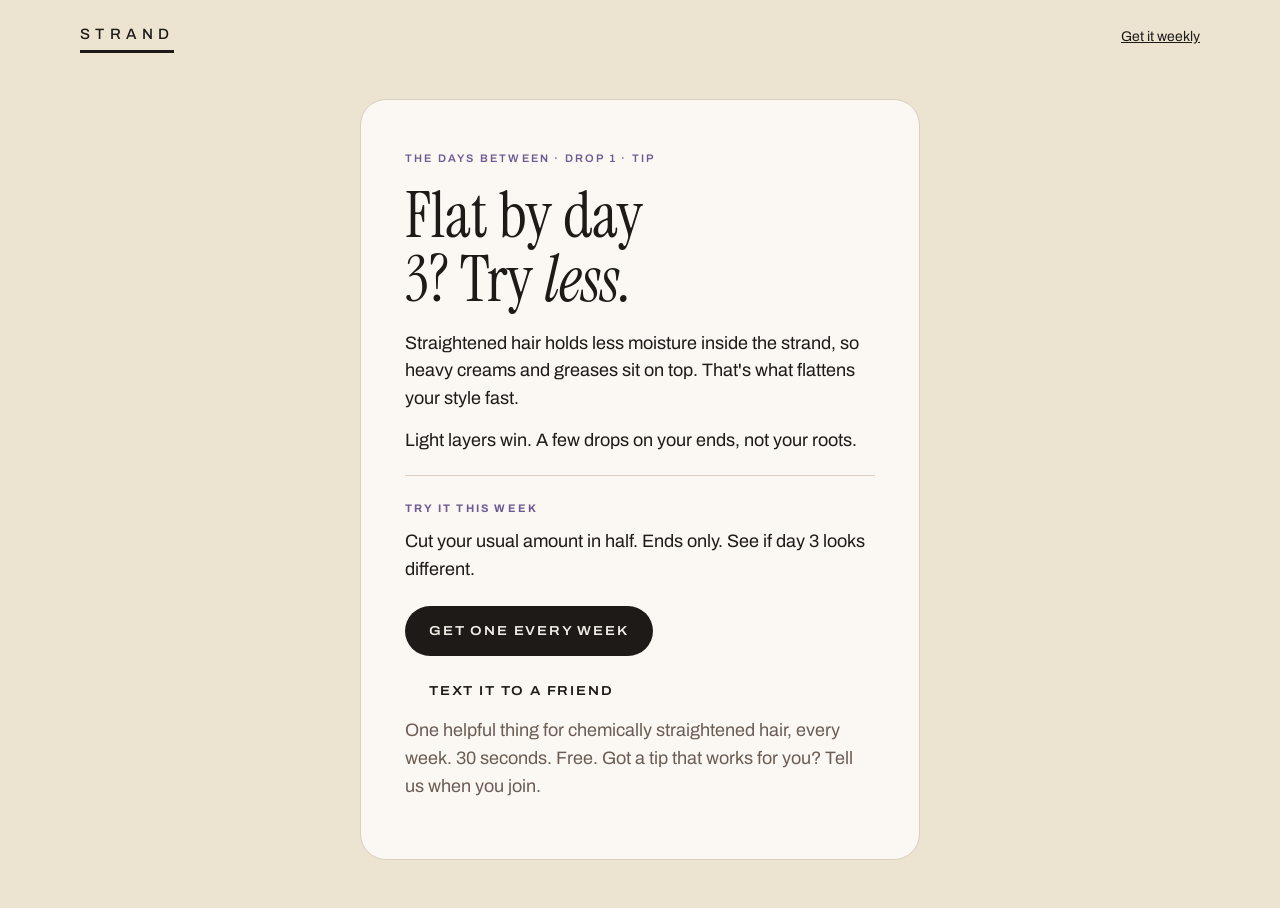
==== days-between/index.html @ 93dc2934 "Days Between: switch to short weekly drops (Drop 1 tip), hero copy Co-Authored-By: Claude Opus 5.5 <" ====
<!doctype html>
<html lang="en">
<head>
<meta charset="utf-8">
<meta name="viewport" content="width=device-width, initial-scale=1, viewport-fit=cover">
<title>The Days Between, Drop 1 | STRAND</title>
<meta name="description" content="Flat by day 3? It's usually too much product, not too little. One helpful thing for chemically straightened hair, every week.">
<meta property="og:title" content="Flat by day 3? Try less, not more.">
<meta property="og:description" content="One helpful thing for chemically straightened hair, every week. 30 seconds. Free.">
<meta property="og:image" content="https://strand-haircare.com/og.png?v=3">
<link rel="icon" href="../icon.png" type="image/png">
<link rel="preconnect" href="https://fonts.googleapis.com">
<link rel="preconnect" href="https://fonts.gstatic.com" crossorigin>
<link rel="stylesheet" href="https://fonts.googleapis.com/css2?family=Archivo:wdth,wght@62..125,300..700&family=Instrument+Serif:ital@0;1&display=swap">
<link rel="stylesheet" href="../styles.css?v=20261026">
<style>
html,body{overflow-x:clip;background:#ECE4D1}
.drop{min-height:calc(100vh - 80px);display:flex;align-items:center;padding:24px 0 48px}
.card{max-width:560px;background:var(--card);border:1px solid var(--line);border-radius:26px;padding:clamp(26px,5vw,44px)}
.tag{display:inline-block;font-size:11px;letter-spacing:.2em;text-transform:uppercase;color:var(--lav-deep);font-weight:600}
.card h1{font-size:clamp(40px,7vw,64px);line-height:1;margin:14px 0 18px}
.card p{font-size:18px;line-height:1.55;margin:0 0 14px}
.try{border-top:1px solid var(--line);margin-top:20px;padding-top:18px}
.try b{font-size:11px;letter-spacing:.2em;text-transform:uppercase;color:var(--lav-deep)}
.btns{display:flex;gap:10px;flex-wrap:wrap;margin-top:22px}
.meta{margin-top:18px;font-size:13px;color:var(--muted)}
</style>
</head>
<body>
<header><div class="wrap" style="padding-top:22px;padding-bottom:22px;display:flex;justify-content:space-between;align-items:center;gap:12px">
  <a href="/" style="text-decoration:none;color:inherit;font-weight:500;letter-spacing:.36em;font-size:15px;border-bottom:3px solid currentColor;padding-bottom:4px">STRAND</a>
  <a href="/?utm_source=drop1&utm_campaign=days_between#join" style="font-size:14px;color:inherit">Get it weekly</a>
</div></header>
<main class="drop"><div class="wrap">
  <article class="card">
    <span class="tag">The Days Between · Drop 1 · Tip</span>
    <h1>Flat by day 3? Try <em>less.</em></h1>
    <p>Straightened hair holds less moisture inside the strand, so heavy creams and greases sit on top. That's what flattens your style fast.</p>
    <p>Light layers win. A few drops on your ends, not your roots.</p>
    <div class="try"><b>Try it this week</b><p style="margin-top:8px">Cut your usual amount in half. Ends only. See if day 3 looks different.</p></div>
    <div class="btns">
      <a class="btn dark" href="/?utm_source=drop1&utm_campaign=days_between#join">Get one every week</a>
      <a class="btn" href="sms:?&body=This%20one%27s%20for%20you%3A%20https%3A%2F%2Fstrand-haircare.com%2Fdays-between">Text it to a friend</a>
    </div>
    <p class="meta">One helpful thing for chemically straightened hair, every week. 30 seconds. Free. Got a tip that works for you? Tell us when you join.</p>
  </article>
</div></main>
</body>
</html>
---- styles.css ----
:root{
  color-scheme:light;
  --silk:#F2EDE6; --sand:#E8DFD3; --tan:#C8AD92; --cocoa:#4A2E22; --ink:#1D1A18;
  --lav:#B6A3D6; --lav-deep:#6E5A93; --muted:#6B5D53; --line:#D9CEC1; --card:#FBF8F4;
  --on-cocoa:#F2EDE6; --on-cocoa-muted:#CDB9A8;
  --f-display:"Instrument Serif","Iowan Old Style",Georgia,serif;
  --f-body:"Archivo","Helvetica Neue",Arial,sans-serif;
}
*{box-sizing:border-box}
html{scroll-behavior:smooth}
body{margin:0;background:var(--silk);color:var(--ink);font-family:var(--f-body);font-size:16px;line-height:1.6;-webkit-font-smoothing:antialiased}
a{color:inherit}
:focus-visible{outline:2px solid var(--lav-deep);outline-offset:3px}
.wrap{max-width:1160px;margin:0 auto;padding-left:max(20px, env(safe-area-inset-left, 0px));padding-right:max(20px, env(safe-area-inset-right, 0px))}
.eyebrow{font-stretch:115%;font-size:11px;letter-spacing:.22em;text-transform:uppercase;color:var(--muted)}
h1,h2,h3{font-family:var(--f-display);font-weight:400;text-wrap:balance;margin:0}
h2{font-size:clamp(38px,5vw,64px);line-height:1}
h2 em,h1 em{font-style:italic}

/* Nav */
.top{position:sticky;top:0;z-index:20;background:rgba(242,237,230,.92);backdrop-filter:blur(10px);-webkit-backdrop-filter:blur(10px);border-bottom:1px solid transparent;transition:border-color .2s}
.top.scrolled{border-bottom-color:var(--line)}
.top .wrap{display:flex;align-items:center;justify-content:space-between;gap:16px;padding-block:18px}
.mark{display:inline-flex;flex-direction:column;gap:8px;text-decoration:none}
.mark b{font-weight:500;font-stretch:125%;letter-spacing:.34em;font-size:24px;line-height:1}
.mark i{display:block;height:5px;background:currentColor;width:calc(100% - .34em)}
.navlinks{display:flex;align-items:center;gap:22px}
.navlinks a.txt{font-size:13px;text-decoration:none;color:var(--muted)}
.navlinks a.txt:hover{color:var(--ink)}
.btn{display:inline-flex;align-items:center;justify-content:center;gap:10px;border:0;cursor:pointer;font-family:var(--f-body);font-stretch:112%;font-size:13px;letter-spacing:.14em;text-transform:uppercase;font-weight:600;padding:15px 24px;border-radius:999px;text-decoration:none;transition:transform .15s,background .15s,box-shadow .15s}
.btn:hover{transform:translateY(-1px)}
.btn.dark{background:var(--ink);color:var(--silk)}
.btn.lav{background:var(--lav);color:var(--ink)}
.btn.ghost{background:transparent;color:var(--ink);box-shadow:inset 0 0 0 1px var(--ink)}
.btn.sm{padding:11px 18px;font-size:11px}

/* Strand line */
.strandline{padding-top:28px}
.strandline .row{position:relative;overflow:hidden;padding-left:6px;margin-left:-6px}
.strandline svg{display:block;width:100%;height:clamp(54px,7.15vw,80px);overflow:visible}
.strandline .cap{position:absolute;right:0;top:50%;transform:translateY(calc(-100% - 2px));background:var(--silk);padding-left:14px}

/* Hero */
.hero{padding-block:34px 96px}
.hero .wrap{display:grid;grid-template-columns:1.05fr .95fr;gap:56px;align-items:center}
.hero h1{font-size:clamp(54px,8vw,112px);line-height:.94;letter-spacing:-.01em}
.hero h1 em{display:block}
.hero .lede{font-size:19px;color:var(--muted);max-width:31em;margin:28px 0 34px}
.hero .lede strong{color:var(--ink);font-weight:600}
.ctas{display:flex;flex-wrap:wrap;gap:12px;align-items:center}
.ctas small{flex-basis:100%;color:var(--muted);font-size:13px;margin-top:4px}

/* Product shot */
.shot-col{display:flex;flex-direction:column;gap:18px;min-width:0}
.reserve{display:flex;flex-direction:column;align-items:center;gap:8px;text-align:center}
.reserve small{color:var(--muted);font-size:13px}

.shot{position:relative;border-radius:22px;overflow:hidden;aspect-ratio:4/5;max-width:100%;background:radial-gradient(120% 80% at 50% 18%,#F6F1EA 0%,#E9DFD2 55%,#DACCBC 100%)}
.shot::after{content:"";position:absolute;left:0;right:0;bottom:0;height:30%;background:linear-gradient(180deg,rgba(255,255,255,0) 0%,rgba(205,188,170,.35) 100%)}
.shot svg{position:absolute;inset:0;width:100%;height:100%}

/* Problem */
.panel{background:var(--cocoa);color:var(--on-cocoa);border-radius:28px;padding:clamp(36px,6vw,80px)}
.problem .grid{display:grid;grid-template-columns:.9fr 1.1fr;gap:56px;align-items:start}
.problem p.sub{font-size:19px;color:var(--on-cocoa-muted);margin:22px 0 0;max-width:24em}
.pains{list-style:none;margin:0;padding:0;border-top:1px solid rgba(242,237,230,.2)}
.pains li{font-family:var(--f-display);font-size:clamp(23px,2.6vw,31px);line-height:1.2;padding:20px 0;border-bottom:1px solid rgba(242,237,230,.2);display:grid;grid-template-columns:44px 1fr;align-items:baseline}
.pains li span{font-family:var(--f-body);font-size:11px;letter-spacing:.18em;color:var(--on-cocoa-muted)}

section.block{padding-block:clamp(72px,10vw,120px)}

/* Product */
.product .grid{display:grid;grid-template-columns:1fr 1fr;gap:64px;align-items:center}
.status{display:inline-flex;align-items:center;gap:8px;font-size:12px;letter-spacing:.12em;text-transform:uppercase;font-weight:600;color:var(--lav-deep);font-stretch:112%}
.status::before{content:"";width:8px;height:8px;border-radius:50%;background:var(--lav)}
.product h2{margin-top:16px}
.product p.subt{font-size:12px;letter-spacing:.2em;text-transform:uppercase;color:var(--muted);font-stretch:115%;margin:14px 0 24px}
.product p.desc{font-size:19px;margin:0 0 30px;max-width:30em}
.specs{display:grid;grid-template-columns:1fr 1fr;border-top:1px solid var(--line);margin:0 0 34px}
.specs div{padding:16px 16px 16px 0;border-bottom:1px solid var(--line);min-width:0}
.specs dt{font-size:11px;letter-spacing:.18em;text-transform:uppercase;color:var(--muted);font-stretch:115%;margin-bottom:4px}
.specs dd{margin:0;font-size:15px}
.detail{border-radius:22px;overflow:hidden;aspect-ratio:1/1;max-width:100%;position:relative;background:linear-gradient(160deg,#D9CCEA 0%,#B6A3D6 55%,#9C88C4 100%)}
.detail svg{position:absolute;inset:0;width:100%;height:100%}
.detail .note{position:absolute;left:24px;bottom:22px;right:24px;color:#2B2238;font-family:var(--f-display);font-style:italic;font-size:clamp(22px,2.4vw,30px);line-height:1.1}

/* Insights */
.insights{background:var(--sand)}
.insights .head{display:grid;grid-template-columns:1fr 1fr;gap:56px;align-items:end;margin-bottom:48px}
.insights .head p{font-size:18px;color:var(--muted);margin:0;max-width:30em}
.stats{display:grid;grid-template-columns:repeat(3,1fr);gap:16px}
.stat{background:var(--card);border-radius:18px;padding:28px 24px 26px;display:flex;flex-direction:column;gap:10px;min-width:0}
.stat b{font-family:var(--f-display);font-weight:400;font-size:clamp(52px,6vw,72px);line-height:.9;font-variant-numeric:tabular-nums}
.stat p{margin:0;font-size:15px;line-height:1.45}
.heard{margin-top:16px;background:var(--card);border-radius:18px;padding:28px;display:grid;grid-template-columns:1fr auto;gap:24px;align-items:center}
.heard p{margin:0;font-family:var(--f-display);font-size:clamp(24px,2.6vw,32px);line-height:1.15}
.source{margin-top:18px;font-size:12px;color:var(--muted);max-width:60em}

/* Story */
.story .grid{display:grid;grid-template-columns:.85fr 1.15fr;gap:64px;align-items:start}
.story h2{font-size:clamp(38px,4.6vw,60px);line-height:1}
.story h2 em{display:block}
.story .copy{display:flex;flex-direction:column;gap:20px;font-size:19px;max-width:34em}
.story .copy p{margin:0}
.story .copy .lead{font-family:var(--f-display);font-size:clamp(26px,2.8vw,34px);line-height:1.15}
.story .pull{border-left:2px solid var(--lav);padding-left:20px;font-family:var(--f-display);font-style:italic;font-size:clamp(24px,2.6vw,30px);line-height:1.2}
.story .byline{display:flex;align-items:center;gap:16px}
.story .byline img{width:72px;height:72px;border-radius:50%;object-fit:cover;display:block;flex:none}
.story .sig{font-size:12px;letter-spacing:.2em;text-transform:uppercase;font-stretch:115%;color:var(--muted)}

/* List */
.list .panel{background:var(--ink)}
.list .grid{display:grid;grid-template-columns:.8fr 1.2fr;gap:56px;align-items:start}
.list h2{color:var(--on-cocoa)}
.list .intro p{font-size:18px;color:var(--on-cocoa-muted);max-width:26em;margin:22px 0 0}
.perks{list-style:none;padding:0;margin:28px 0 0;display:flex;flex-direction:column;gap:14px}
.perks li{display:flex;gap:14px;align-items:baseline;font-size:16px;color:var(--on-cocoa)}
.perks li::before{content:"";flex:none;width:18px;height:2px;background:var(--lav);transform:translateY(-4px)}
.tally-wrap{background:var(--silk);border-radius:18px;padding:26px 26px 14px;min-width:0}
.tally-wrap iframe{display:block;width:100%;border:0}
.fine{font-size:12px;color:var(--muted);margin:10px 0 0}

footer{padding-block:44px}
footer .wrap{display:flex;flex-wrap:wrap;gap:20px;justify-content:space-between;align-items:center;font-size:13px;color:var(--muted)}
footer .mark b{font-size:16px}
footer .mark i{height:3px}


/* Why oil */
.why{border-top:1px solid var(--line)}
.why .head{display:grid;grid-template-columns:1fr 1fr;gap:56px;align-items:end;margin-bottom:44px}
.why .head p{font-size:18px;color:var(--muted);margin:0;max-width:30em}
.benefits{display:grid;grid-template-columns:repeat(3,1fr);gap:16px}
.benefit{background:var(--card);border:1px solid var(--line);border-radius:18px;padding:28px 26px;display:flex;flex-direction:column;gap:10px;min-width:0}
.benefit h3{font-size:30px;line-height:1.05}
.benefit p{margin:0;color:var(--muted);font-size:15.5px}
.benefit .num{font-size:11px;letter-spacing:.2em;color:var(--lav-deep);font-weight:600;font-stretch:115%}
.light{margin-top:16px;display:grid;grid-template-columns:1fr 1fr;gap:16px}
.light > div{border-radius:18px;padding:30px 28px;min-width:0}
.light .lt{background:var(--lav);color:var(--ink)}
.light .lt h3{font-size:32px;line-height:1.05;margin-bottom:10px}
.light .lt p{margin:0;font-size:16px}
.light .how{background:var(--ink);color:var(--on-cocoa)}
.light .how h3{font-size:28px;margin-bottom:14px;color:var(--on-cocoa)}
.how ol{margin:0;padding:0;list-style:none;display:flex;flex-direction:column;gap:12px;counter-reset:s}
.how li{display:grid;grid-template-columns:34px 1fr;font-size:15.5px;color:var(--on-cocoa-muted);counter-increment:s}
.how li::before{content:counter(s,decimal-leading-zero);font-size:11px;letter-spacing:.18em;color:var(--lav);padding-top:4px}
.how li b{color:var(--on-cocoa);font-weight:500}

/* Philosophy page */
.ph-hero{padding-block:34px 72px}
.ph-hero h1{font-size:clamp(54px,8vw,108px);line-height:.94;letter-spacing:-.01em;max-width:11em}
.ph-hero h1 em{display:block}
.ph-hero .lede{font-size:20px;color:var(--muted);max-width:32em;margin:28px 0 0}
.pillars{display:grid;grid-template-columns:repeat(3,1fr);gap:16px}
.pillar{border-radius:22px;padding:34px 30px 32px;display:flex;flex-direction:column;gap:14px;min-width:0}
.pillar:nth-child(1){background:var(--card);border:1px solid var(--line)}
.pillar:nth-child(2){background:var(--lav)}
.pillar:nth-child(3){background:var(--cocoa);color:var(--on-cocoa)}
.pillar .num{font-size:11px;letter-spacing:.2em;font-weight:600;font-stretch:115%;opacity:.7}
.pillar h2{font-size:clamp(40px,4.4vw,56px)}
.pillar p{margin:0;font-size:16.5px}
.pillar ul{margin:6px 0 0;padding:0;list-style:none;display:flex;flex-direction:column;gap:10px;border-top:1px solid currentColor;padding-top:16px}
.pillar:nth-child(1) ul{border-top-color:var(--line)}
.pillar:nth-child(2) ul{border-top-color:rgba(29,26,24,.25)}
.pillar:nth-child(3) ul{border-top-color:rgba(242,237,230,.25)}
.pillar li{font-size:15px;display:flex;gap:10px;align-items:baseline}
.pillar li::before{content:"";flex:none;width:14px;height:1.5px;background:currentColor;transform:translateY(-4px);opacity:.6}
.flow{display:grid;grid-template-columns:repeat(3,1fr);gap:0;border-top:1px solid var(--line);margin-top:40px}
.flow > div{padding:26px 24px 0 0;display:flex;flex-direction:column;gap:8px;min-width:0}
.flow .when{font-size:11px;letter-spacing:.2em;text-transform:uppercase;color:var(--muted);font-stretch:115%}
.flow h3{font-size:32px;line-height:1.05}
.flow p{margin:0;color:var(--muted);font-size:15.5px}
.flow .pill{align-self:flex-start;font-size:11px;letter-spacing:.12em;text-transform:uppercase;font-weight:600;padding:5px 11px;border-radius:999px;box-shadow:inset 0 0 0 1px var(--line);color:var(--muted)}
.flow .pill.now{background:var(--lav);color:var(--ink);box-shadow:none}
.never{display:grid;grid-template-columns:.8fr 1.2fr;gap:56px;align-items:start}
.never ul{list-style:none;margin:0;padding:0;border-top:1px solid var(--line)}
.never li{font-family:var(--f-display);font-size:clamp(24px,2.6vw,32px);line-height:1.2;padding:18px 0;border-bottom:1px solid var(--line)}
.never li s{text-decoration-thickness:1.5px;color:var(--muted)}
.cta-band{text-align:left}
.cta-band .panel{display:grid;grid-template-columns:1fr auto;gap:32px;align-items:center}
.cta-band h2{color:var(--on-cocoa)}
.cta-band p{color:var(--on-cocoa-muted);margin:14px 0 0;font-size:18px;max-width:28em}
.navlinks a.txt.on{color:var(--ink)}
@media (max-width:900px){
  .why .head,.light,.never,.cta-band .panel{grid-template-columns:1fr;gap:24px}
  .benefits,.pillars,.flow{grid-template-columns:1fr}
  .flow > div{padding-bottom:22px;border-bottom:1px solid var(--line)}
}
@media (max-width:900px){
  .hero .wrap,.problem .grid,.product .grid,.insights .head,.story .grid,.list .grid{grid-template-columns:1fr;gap:36px}
  .shot,.shot-col{max-width:460px}
  .navlinks a.txt{display:none}
}
@media (max-width:560px){
  .mark b{font-size:19px}
  .stats,.specs{grid-template-columns:1fr}
  .heard{grid-template-columns:1fr}
  .strandline .cap{position:static;transform:none;display:block;padding:12px 0 0;background:none;font-size:9px;letter-spacing:.14em;white-space:nowrap}
  .panel{border-radius:20px}
  .tally-wrap{padding:16px 14px 10px}
  .hero{padding-block:24px 72px}
}
@media (prefers-reduced-motion:no-preference){
  .strandpath{stroke-dasharray:2400;stroke-dashoffset:2400;animation:draw 2.4s cubic-bezier(.4,0,.2,1) .2s forwards}
  @keyframes draw{to{stroke-dashoffset:0}}
}

.strandline .cap b{font-weight:700;color:var(--ink)}

.hero-form{background:var(--card);border:1px solid var(--line);padding:22px 22px 12px;scroll-margin-top:90px;max-width:560px}
.join-cta{align-self:center}
.join-cta .btn{font-size:17px}

/* Instagram */
.ig{display:inline-flex;align-items:center;gap:8px;text-decoration:none;color:var(--ink);font-size:13px;font-weight:600;padding:8px 12px;border-radius:999px;box-shadow:inset 0 0 0 1px var(--line);background:var(--card);transition:box-shadow .15s,transform .15s}
.ig:hover{box-shadow:inset 0 0 0 1px var(--lav-deep);color:var(--lav-deep);transform:translateY(-1px)}
.ig-btn{margin-top:14px;background:transparent;color:var(--silk);box-shadow:inset 0 0 0 1px var(--lav)}
.ig-btn:hover{background:var(--lav);color:var(--ink)}
.foot-ig{display:inline-flex;align-items:center;gap:8px;color:var(--ink);font-weight:600;text-decoration:none}
.foot-ig:hover{color:var(--lav-deep)}
@media (max-width:560px){.ig span{display:none}.ig{padding:9px}.navlinks{gap:10px}}

/* Real product photography */
.shot img,.detail img{position:absolute;inset:0;width:100%;height:100%;object-fit:cover;display:block}
.shot::after{display:none}
.detail{aspect-ratio:4/5;background:var(--sand)}
.detail img{object-position:50% 40%}
.detail .note{color:var(--ink);text-shadow:0 1px 12px rgba(242,237,230,.8)}
.light{grid-template-columns:1fr 1fr .9fr}
.light .howpic{margin:0;padding:0;border-radius:18px;overflow:hidden;min-height:320px;position:relative}
.light .howpic img{position:absolute;inset:0;width:100%;height:100%;object-fit:cover;object-position:50% 35%}
@media (max-width:900px){.light .howpic{aspect-ratio:4/5;min-height:0}}
@media (max-width:900px){.light{grid-template-columns:1fr}}
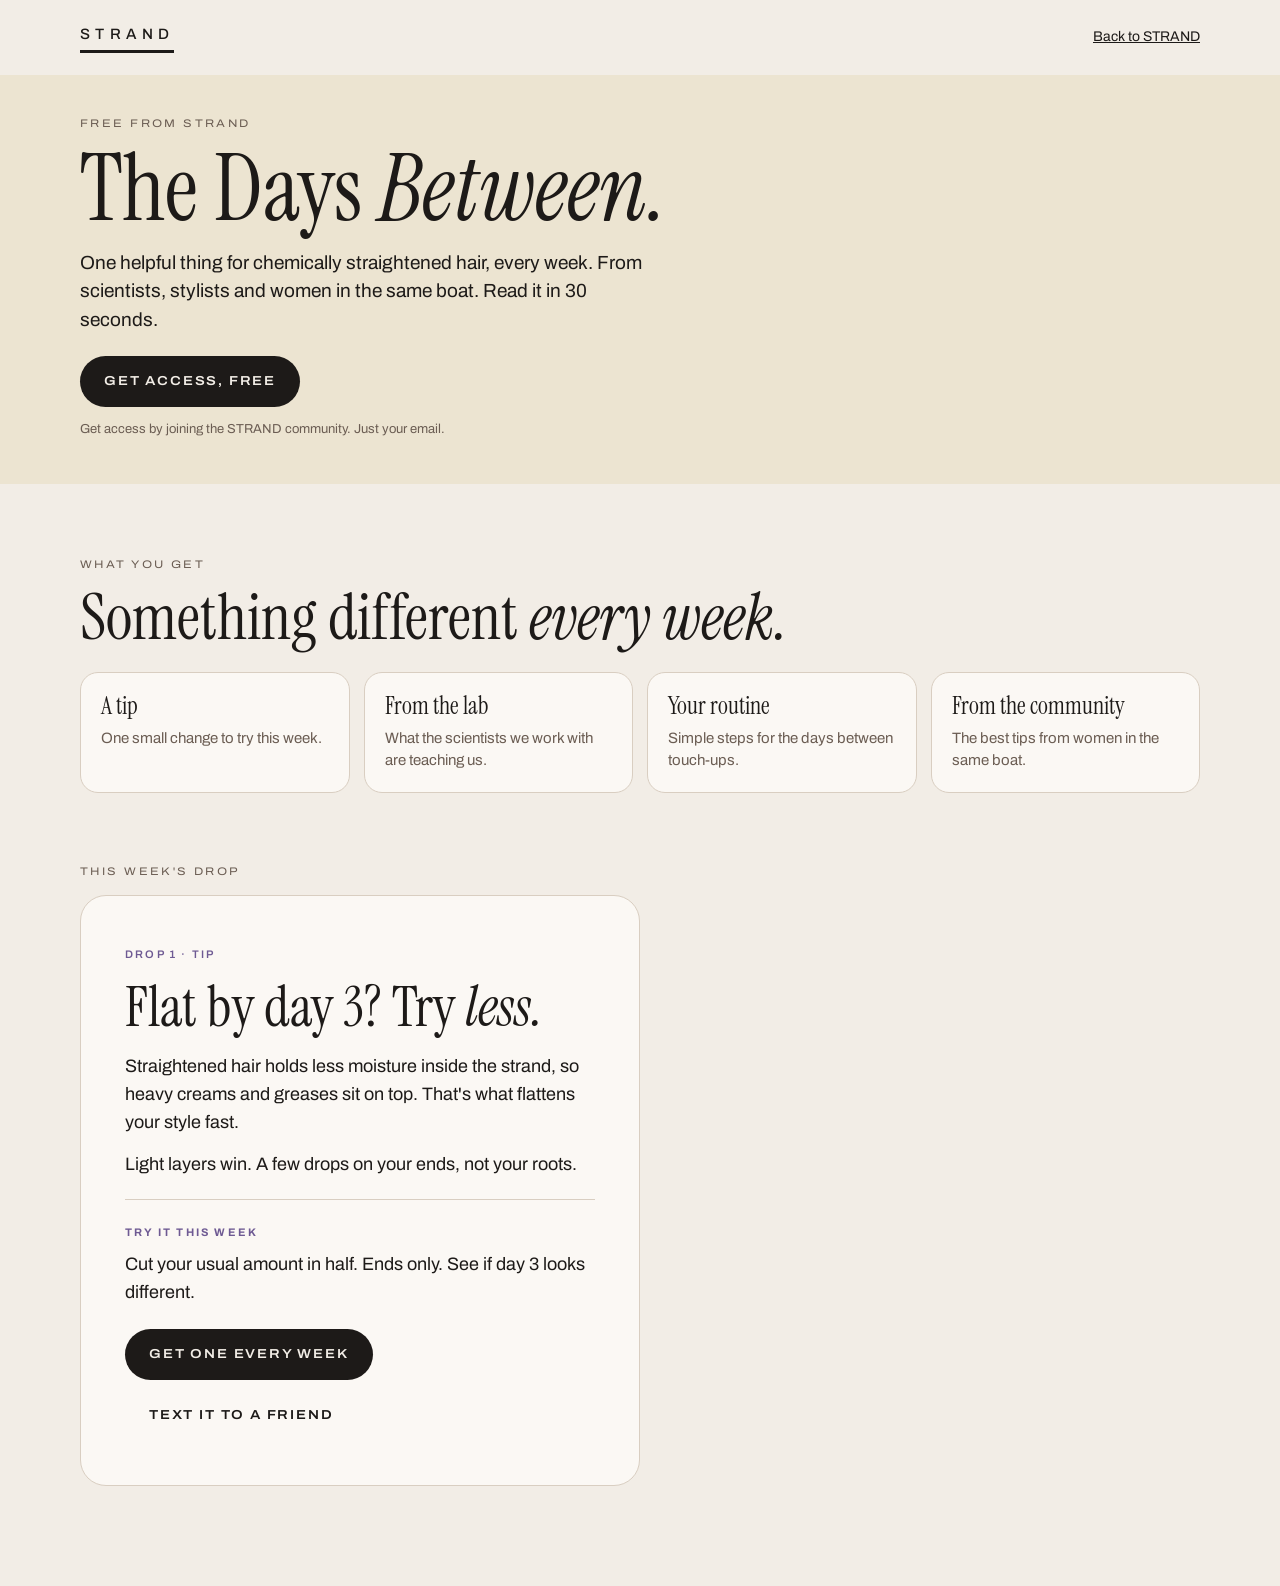
==== commit 265624a0: "Hybrid: keep community homepage, add The Days Between tab, hero callout and landing page Co-Authored" ====
--- a/days-between/index.html
+++ b/days-between/index.html
@@ -3,9 +3,9 @@
 <head>
 <meta charset="utf-8">
 <meta name="viewport" content="width=device-width, initial-scale=1, viewport-fit=cover">
-<title>The Days Between, Drop 1 | STRAND</title>
-<meta name="description" content="Flat by day 3? It's usually too much product, not too little. One helpful thing for chemically straightened hair, every week.">
-<meta property="og:title" content="Flat by day 3? Try less, not more.">
+<title>The Days Between | STRAND</title>
+<meta name="description" content="One helpful thing for chemically straightened hair, every week. From scientists, stylists and women in the same boat. 30 seconds. Free.">
+<meta property="og:title" content="The Days Between, by STRAND">
 <meta property="og:description" content="One helpful thing for chemically straightened hair, every week. 30 seconds. Free.">
 <meta property="og:image" content="https://strand-haircare.com/og.png?v=3">
 <link rel="icon" href="../icon.png" type="image/png">
@@ -14,36 +14,67 @@
 <link rel="stylesheet" href="https://fonts.googleapis.com/css2?family=Archivo:wdth,wght@62..125,300..700&family=Instrument+Serif:ital@0;1&display=swap">
 <link rel="stylesheet" href="../styles.css?v=20261026">
 <style>
-html,body{overflow-x:clip;background:#ECE4D1}
-.drop{min-height:calc(100vh - 80px);display:flex;align-items:center;padding:24px 0 48px}
+html,body{overflow-x:clip}
+.dbh{background:#ECE4D1;padding:40px 0 44px}
+.dbh h1{font-size:clamp(46px,7.5vw,92px);line-height:.96;margin:12px 0 16px}
+.dbh .sub{font-size:19px;line-height:1.5;max-width:30em;margin:0 0 22px}
+.dbh .fine{font-size:13px;color:var(--muted);margin-top:12px}
+.what{padding:clamp(40px,6vw,72px) 0 10px}
+.types{display:grid;grid-template-columns:repeat(4,1fr);gap:14px;margin-top:22px}
+.type{background:var(--card);border:1px solid var(--line);border-radius:18px;padding:20px}
+.type b{display:block;font-family:var(--f-display);font-weight:400;font-size:24px;line-height:1.1;margin-bottom:8px}
+.type p{margin:0;font-size:15px;line-height:1.5;color:var(--muted)}
+.thisweek{padding:clamp(36px,5vw,60px) 0 clamp(64px,8vw,100px)}
 .card{max-width:560px;background:var(--card);border:1px solid var(--line);border-radius:26px;padding:clamp(26px,5vw,44px)}
 .tag{display:inline-block;font-size:11px;letter-spacing:.2em;text-transform:uppercase;color:var(--lav-deep);font-weight:600}
-.card h1{font-size:clamp(40px,7vw,64px);line-height:1;margin:14px 0 18px}
+.card h2{font-size:clamp(36px,6vw,56px);line-height:1;margin:14px 0 18px}
 .card p{font-size:18px;line-height:1.55;margin:0 0 14px}
 .try{border-top:1px solid var(--line);margin-top:20px;padding-top:18px}
 .try b{font-size:11px;letter-spacing:.2em;text-transform:uppercase;color:var(--lav-deep)}
 .btns{display:flex;gap:10px;flex-wrap:wrap;margin-top:22px}
-.meta{margin-top:18px;font-size:13px;color:var(--muted)}
+@media (max-width:900px){.types{grid-template-columns:1fr 1fr}}
+@media (max-width:520px){.types{grid-template-columns:1fr}}
 </style>
 </head>
 <body>
 <header><div class="wrap" style="padding-top:22px;padding-bottom:22px;display:flex;justify-content:space-between;align-items:center;gap:12px">
   <a href="/" style="text-decoration:none;color:inherit;font-weight:500;letter-spacing:.36em;font-size:15px;border-bottom:3px solid currentColor;padding-bottom:4px">STRAND</a>
-  <a href="/?utm_source=drop1&utm_campaign=days_between#join" style="font-size:14px;color:inherit">Get it weekly</a>
+  <a href="/" style="font-size:14px;color:inherit">Back to STRAND</a>
 </div></header>
-<main class="drop"><div class="wrap">
-  <article class="card">
-    <span class="tag">The Days Between · Drop 1 · Tip</span>
-    <h1>Flat by day 3? Try <em>less.</em></h1>
-    <p>Straightened hair holds less moisture inside the strand, so heavy creams and greases sit on top. That's what flattens your style fast.</p>
-    <p>Light layers win. A few drops on your ends, not your roots.</p>
-    <div class="try"><b>Try it this week</b><p style="margin-top:8px">Cut your usual amount in half. Ends only. See if day 3 looks different.</p></div>
-    <div class="btns">
-      <a class="btn dark" href="/?utm_source=drop1&utm_campaign=days_between#join">Get one every week</a>
-      <a class="btn" href="sms:?&body=This%20one%27s%20for%20you%3A%20https%3A%2F%2Fstrand-haircare.com%2Fdays-between">Text it to a friend</a>
+<main>
+  <section class="dbh"><div class="wrap">
+    <div class="eyebrow">Free from STRAND</div>
+    <h1>The Days <em>Between.</em></h1>
+    <p class="sub">One helpful thing for chemically straightened hair, every week. From scientists, stylists and women in the same boat. Read it in 30 seconds.</p>
+    <a class="btn dark" href="/?utm_source=days_between&amp;utm_campaign=days_between#join">Get access, free</a>
+    <p class="fine">Get access by joining the STRAND community. Just your email.</p>
+  </div></section>
+
+  <section class="what"><div class="wrap">
+    <div class="eyebrow">What you get</div>
+    <h2 style="margin:12px 0 0">Something different <em>every week.</em></h2>
+    <div class="types">
+      <div class="type"><b>A tip</b><p>One small change to try this week.</p></div>
+      <div class="type"><b>From the lab</b><p>What the scientists we work with are teaching us.</p></div>
+      <div class="type"><b>Your routine</b><p>Simple steps for the days between touch-ups.</p></div>
+      <div class="type"><b>From the community</b><p>The best tips from women in the same boat.</p></div>
     </div>
-    <p class="meta">One helpful thing for chemically straightened hair, every week. 30 seconds. Free. Got a tip that works for you? Tell us when you join.</p>
-  </article>
-</div></main>
+  </div></section>
+
+  <section class="thisweek"><div class="wrap">
+    <div class="eyebrow" style="margin-bottom:14px">This week's drop</div>
+    <article class="card">
+      <span class="tag">Drop 1 · Tip</span>
+      <h2>Flat by day 3? Try <em>less.</em></h2>
+      <p>Straightened hair holds less moisture inside the strand, so heavy creams and greases sit on top. That's what flattens your style fast.</p>
+      <p>Light layers win. A few drops on your ends, not your roots.</p>
+      <div class="try"><b>Try it this week</b><p style="margin-top:8px">Cut your usual amount in half. Ends only. See if day 3 looks different.</p></div>
+      <div class="btns">
+        <a class="btn dark" href="/?utm_source=days_between&amp;utm_campaign=days_between#join">Get one every week</a>
+        <a class="btn" href="sms:?&amp;body=This%20one%27s%20for%20you%3A%20STRAND%20sends%20one%20helpful%20thing%20for%20chemically%20straightened%20hair%20every%20week.%20https%3A%2F%2Fstrand-haircare.com%2Fdays-between">Text it to a friend</a>
+      </div>
+    </article>
+  </div></section>
+</main>
 </body>
 </html>
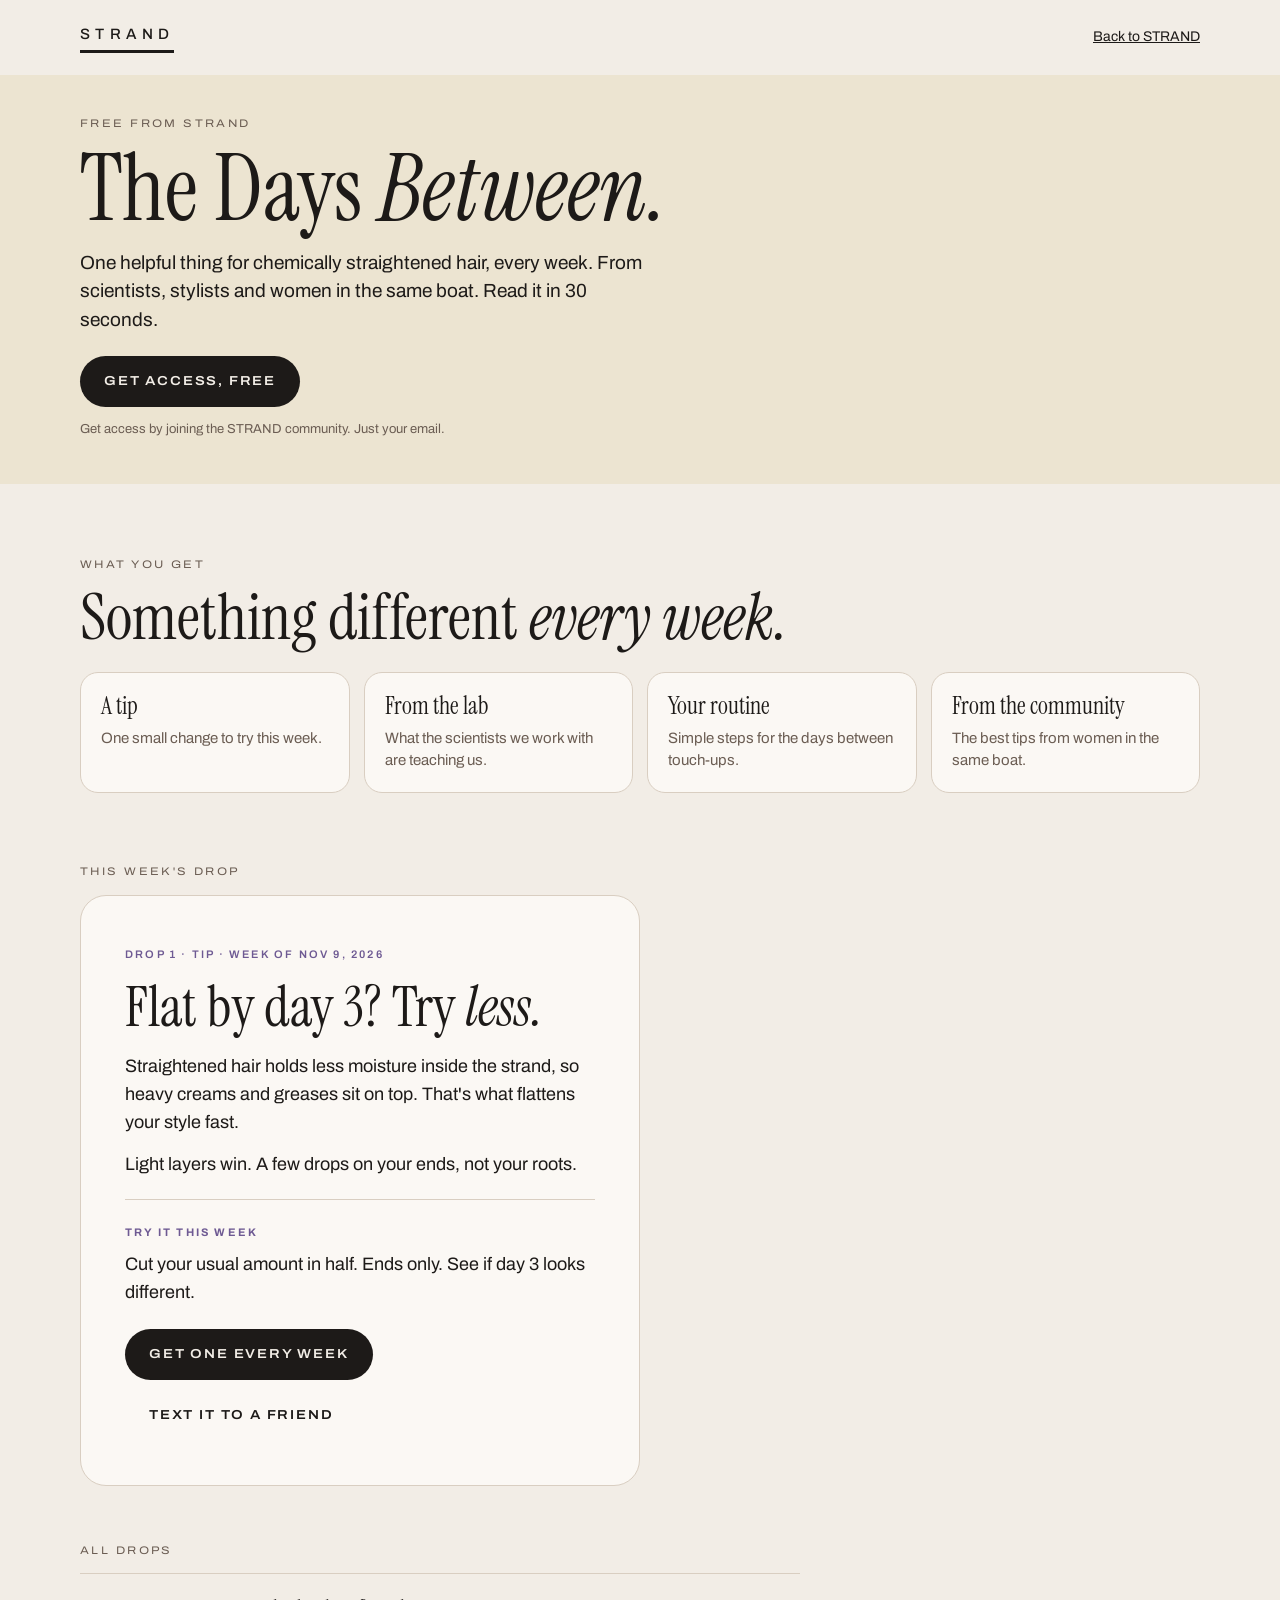
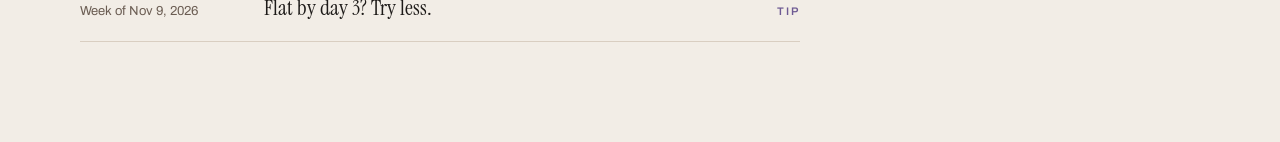
==== commit 34c0f8cd: "Days Between: dated drops, archive list, Drop 1 permalink; callout says Free Co-Authored-By: Claude " ====
--- a/days-between/index.html
+++ b/days-between/index.html
@@ -24,7 +24,7 @@
 .type{background:var(--card);border:1px solid var(--line);border-radius:18px;padding:20px}
 .type b{display:block;font-family:var(--f-display);font-weight:400;font-size:24px;line-height:1.1;margin-bottom:8px}
 .type p{margin:0;font-size:15px;line-height:1.5;color:var(--muted)}
-.thisweek{padding:clamp(36px,5vw,60px) 0 clamp(64px,8vw,100px)}
+.thisweek{padding:clamp(36px,5vw,60px) 0 clamp(40px,5vw,56px)}
 .card{max-width:560px;background:var(--card);border:1px solid var(--line);border-radius:26px;padding:clamp(26px,5vw,44px)}
 .tag{display:inline-block;font-size:11px;letter-spacing:.2em;text-transform:uppercase;color:var(--lav-deep);font-weight:600}
 .card h2{font-size:clamp(36px,6vw,56px);line-height:1;margin:14px 0 18px}
@@ -32,6 +32,8 @@
 .try{border-top:1px solid var(--line);margin-top:20px;padding-top:18px}
 .try b{font-size:11px;letter-spacing:.2em;text-transform:uppercase;color:var(--lav-deep)}
 .btns{display:flex;gap:10px;flex-wrap:wrap;margin-top:22px}
+.archive{padding:0 0 clamp(64px,8vw,100px)}.drops{list-style:none;margin:14px 0 0;padding:0;border-top:1px solid var(--line);max-width:720px}.drops a{display:grid;grid-template-columns:170px 1fr auto;gap:14px;align-items:baseline;padding:16px 0;border-bottom:1px solid var(--line);color:inherit;text-decoration:none}.drops span{font-size:13px;color:var(--muted)}.drops b{font-family:var(--f-display);font-weight:400;font-size:22px}.drops em{font-style:normal;font-size:11px;letter-spacing:.18em;text-transform:uppercase;color:var(--lav-deep);font-weight:600}
+@media (max-width:600px){.drops a{grid-template-columns:1fr}}
 @media (max-width:900px){.types{grid-template-columns:1fr 1fr}}
 @media (max-width:520px){.types{grid-template-columns:1fr}}
 </style>
@@ -64,7 +66,7 @@
   <section class="thisweek"><div class="wrap">
     <div class="eyebrow" style="margin-bottom:14px">This week's drop</div>
     <article class="card">
-      <span class="tag">Drop 1 · Tip</span>
+      <span class="tag">Drop 1 · Tip · Week of Nov 9, 2026</span>
       <h2>Flat by day 3? Try <em>less.</em></h2>
       <p>Straightened hair holds less moisture inside the strand, so heavy creams and greases sit on top. That's what flattens your style fast.</p>
       <p>Light layers win. A few drops on your ends, not your roots.</p>
@@ -75,6 +77,12 @@
       </div>
     </article>
   </div></section>
+  <section class="archive"><div class="wrap">
+    <div class="eyebrow">All drops</div>
+    <ul class="drops">
+      <li><a href="/days-between/1"><span>Week of Nov 9, 2026</span><b>Flat by day 3? Try less.</b><em>Tip</em></a></li>
+    </ul>
+  </div></section>
 </main>
 </body>
 </html>
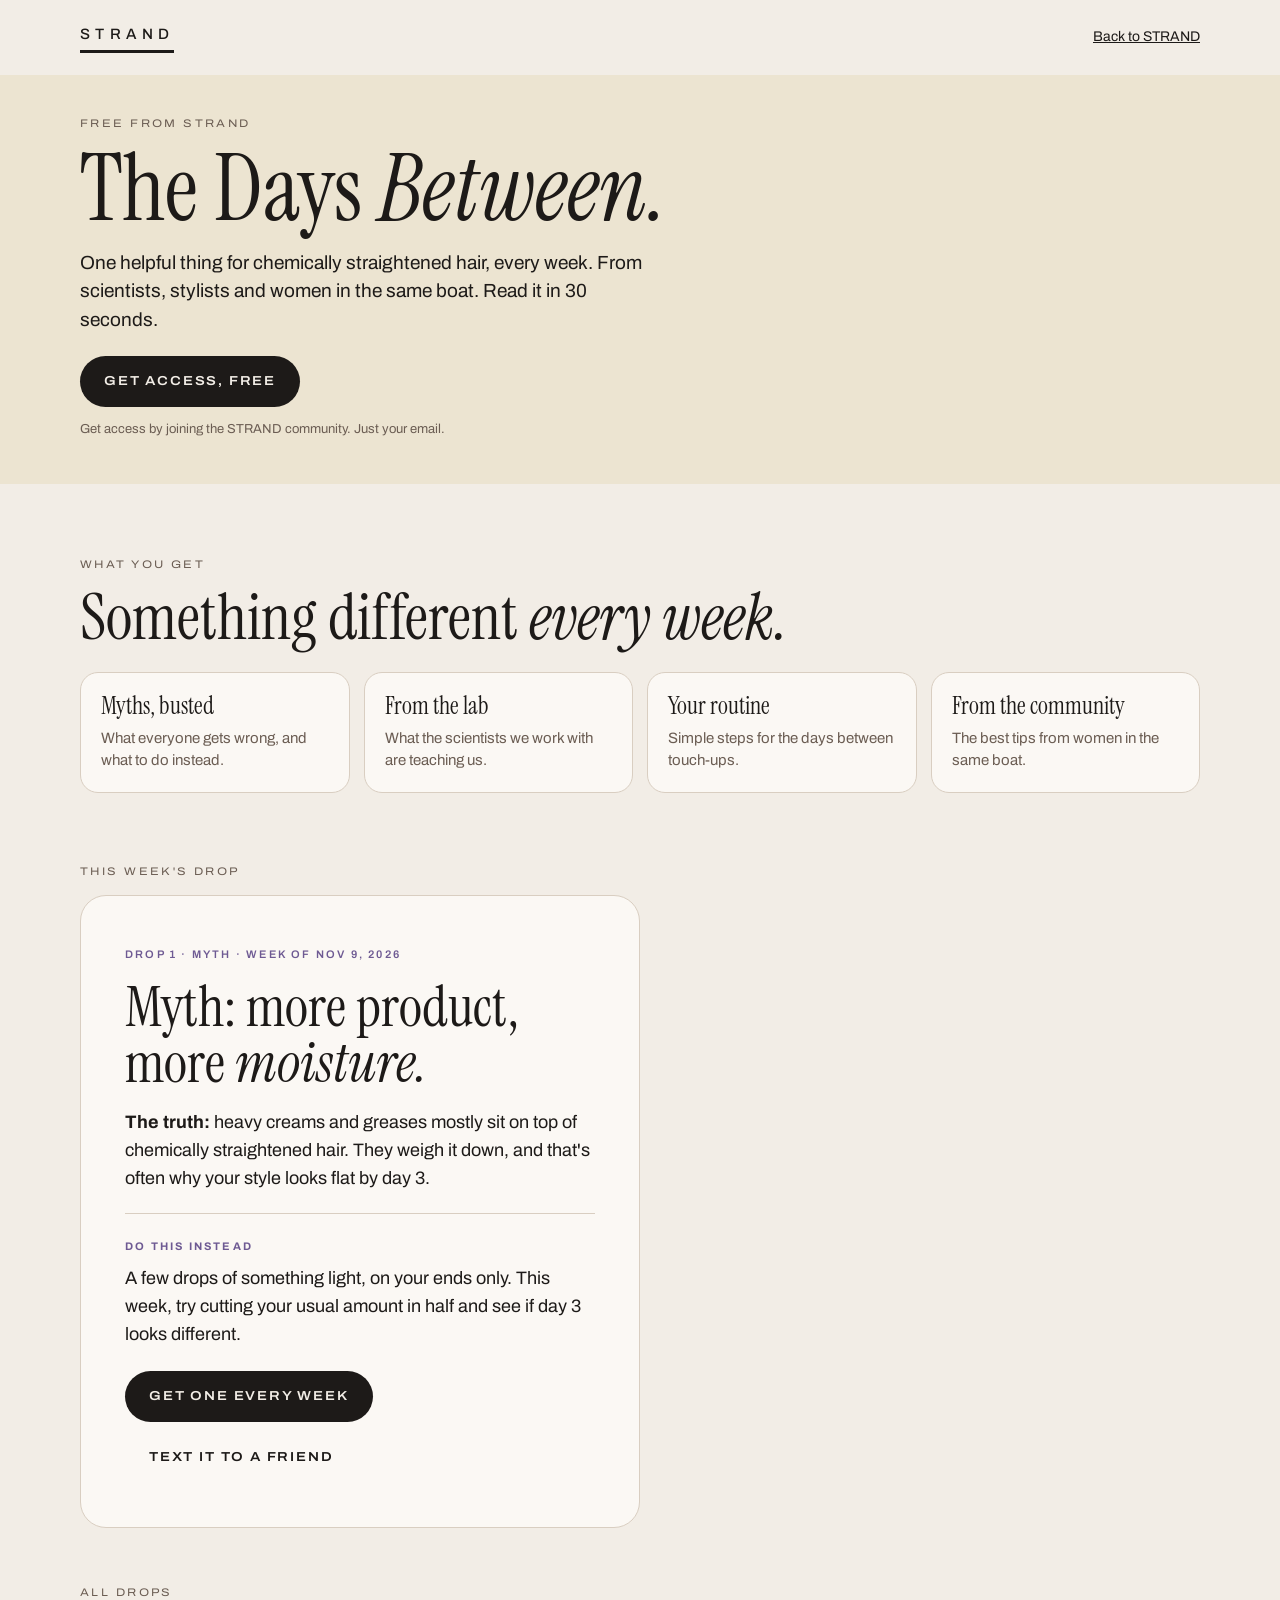
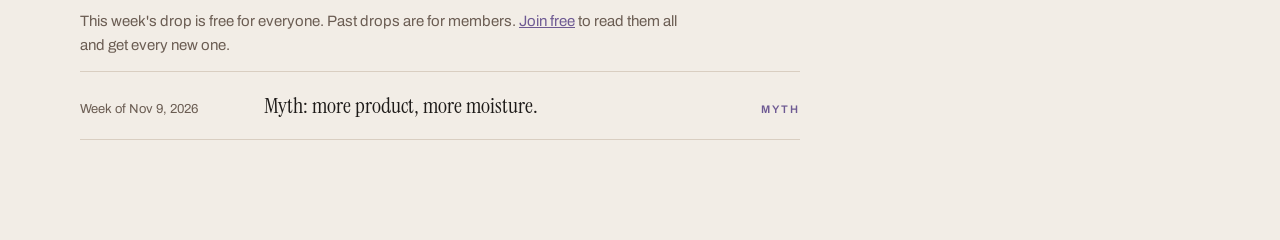
==== commit 3aec8720: "Days Between: Drop 1 as a myth; members-only archive with soft gate (current drop open) Co-Authored-" ====
--- a/days-between/index.html
+++ b/days-between/index.html
@@ -6,7 +6,7 @@
 <title>The Days Between | STRAND</title>
 <meta name="description" content="One helpful thing for chemically straightened hair, every week. From scientists, stylists and women in the same boat. 30 seconds. Free.">
 <meta property="og:title" content="The Days Between, by STRAND">
-<meta property="og:description" content="One helpful thing for chemically straightened hair, every week. 30 seconds. Free.">
+<meta property="og:description" content="One helpful thing for chemically straightened hair, every week. This week: the myth that flattens your hair by day 3.">
 <meta property="og:image" content="https://strand-haircare.com/og.png?v=3">
 <link rel="icon" href="../icon.png" type="image/png">
 <link rel="preconnect" href="https://fonts.googleapis.com">
@@ -32,7 +32,7 @@
 .try{border-top:1px solid var(--line);margin-top:20px;padding-top:18px}
 .try b{font-size:11px;letter-spacing:.2em;text-transform:uppercase;color:var(--lav-deep)}
 .btns{display:flex;gap:10px;flex-wrap:wrap;margin-top:22px}
-.archive{padding:0 0 clamp(64px,8vw,100px)}.drops{list-style:none;margin:14px 0 0;padding:0;border-top:1px solid var(--line);max-width:720px}.drops a{display:grid;grid-template-columns:170px 1fr auto;gap:14px;align-items:baseline;padding:16px 0;border-bottom:1px solid var(--line);color:inherit;text-decoration:none}.drops span{font-size:13px;color:var(--muted)}.drops b{font-family:var(--f-display);font-weight:400;font-size:22px}.drops em{font-style:normal;font-size:11px;letter-spacing:.18em;text-transform:uppercase;color:var(--lav-deep);font-weight:600}
+.archive{padding:0 0 clamp(64px,8vw,100px)}.archnote{margin:8px 0 0;font-size:15px;color:var(--muted);max-width:40em}.archnote a{color:var(--lav-deep)}.drops a.locked b{color:var(--muted)}.drops a.locked em::before{content:"🔒 "}.drops{list-style:none;margin:14px 0 0;padding:0;border-top:1px solid var(--line);max-width:720px}.drops a{display:grid;grid-template-columns:170px 1fr auto;gap:14px;align-items:baseline;padding:16px 0;border-bottom:1px solid var(--line);color:inherit;text-decoration:none}.drops span{font-size:13px;color:var(--muted)}.drops b{font-family:var(--f-display);font-weight:400;font-size:22px}.drops em{font-style:normal;font-size:11px;letter-spacing:.18em;text-transform:uppercase;color:var(--lav-deep);font-weight:600}
 @media (max-width:600px){.drops a{grid-template-columns:1fr}}
 @media (max-width:900px){.types{grid-template-columns:1fr 1fr}}
 @media (max-width:520px){.types{grid-template-columns:1fr}}
@@ -56,7 +56,7 @@
     <div class="eyebrow">What you get</div>
     <h2 style="margin:12px 0 0">Something different <em>every week.</em></h2>
     <div class="types">
-      <div class="type"><b>A tip</b><p>One small change to try this week.</p></div>
+      <div class="type"><b>Myths, busted</b><p>What everyone gets wrong, and what to do instead.</p></div>
       <div class="type"><b>From the lab</b><p>What the scientists we work with are teaching us.</p></div>
       <div class="type"><b>Your routine</b><p>Simple steps for the days between touch-ups.</p></div>
       <div class="type"><b>From the community</b><p>The best tips from women in the same boat.</p></div>
@@ -66,11 +66,10 @@
   <section class="thisweek"><div class="wrap">
     <div class="eyebrow" style="margin-bottom:14px">This week's drop</div>
     <article class="card">
-      <span class="tag">Drop 1 · Tip · Week of Nov 9, 2026</span>
-      <h2>Flat by day 3? Try <em>less.</em></h2>
-      <p>Straightened hair holds less moisture inside the strand, so heavy creams and greases sit on top. That's what flattens your style fast.</p>
-      <p>Light layers win. A few drops on your ends, not your roots.</p>
-      <div class="try"><b>Try it this week</b><p style="margin-top:8px">Cut your usual amount in half. Ends only. See if day 3 looks different.</p></div>
+      <span class="tag">Drop 1 · Myth · Week of Nov 9, 2026</span>
+      <h2>Myth: more product, more <em>moisture.</em></h2>
+      <p><b>The truth:</b> heavy creams and greases mostly sit on top of chemically straightened hair. They weigh it down, and that's often why your style looks flat by day 3.</p>
+      <div class="try"><b>Do this instead</b><p style="margin-top:8px">A few drops of something light, on your ends only. This week, try cutting your usual amount in half and see if day 3 looks different.</p></div>
       <div class="btns">
         <a class="btn dark" href="/?utm_source=days_between&amp;utm_campaign=days_between#join">Get one every week</a>
         <a class="btn" href="sms:?&amp;body=This%20one%27s%20for%20you%3A%20STRAND%20sends%20one%20helpful%20thing%20for%20chemically%20straightened%20hair%20every%20week.%20https%3A%2F%2Fstrand-haircare.com%2Fdays-between">Text it to a friend</a>
@@ -79,10 +78,12 @@
   </div></section>
   <section class="archive"><div class="wrap">
     <div class="eyebrow">All drops</div>
+    <p class="archnote">This week's drop is free for everyone. Past drops are for members. <a href="/?utm_source=days_between&amp;utm_campaign=archive_gate#join">Join free</a> to read them all and get every new one.</p>
     <ul class="drops">
-      <li><a href="/days-between/1"><span>Week of Nov 9, 2026</span><b>Flat by day 3? Try less.</b><em>Tip</em></a></li>
+      <li data-current="true"><a href="/days-between/1"><span>Week of Nov 9, 2026</span><b>Myth: more product, more moisture.</b><em>Myth</em></a></li>
     </ul>
   </div></section>
 </main>
+<script src="/gate.js"></script>
 </body>
 </html>
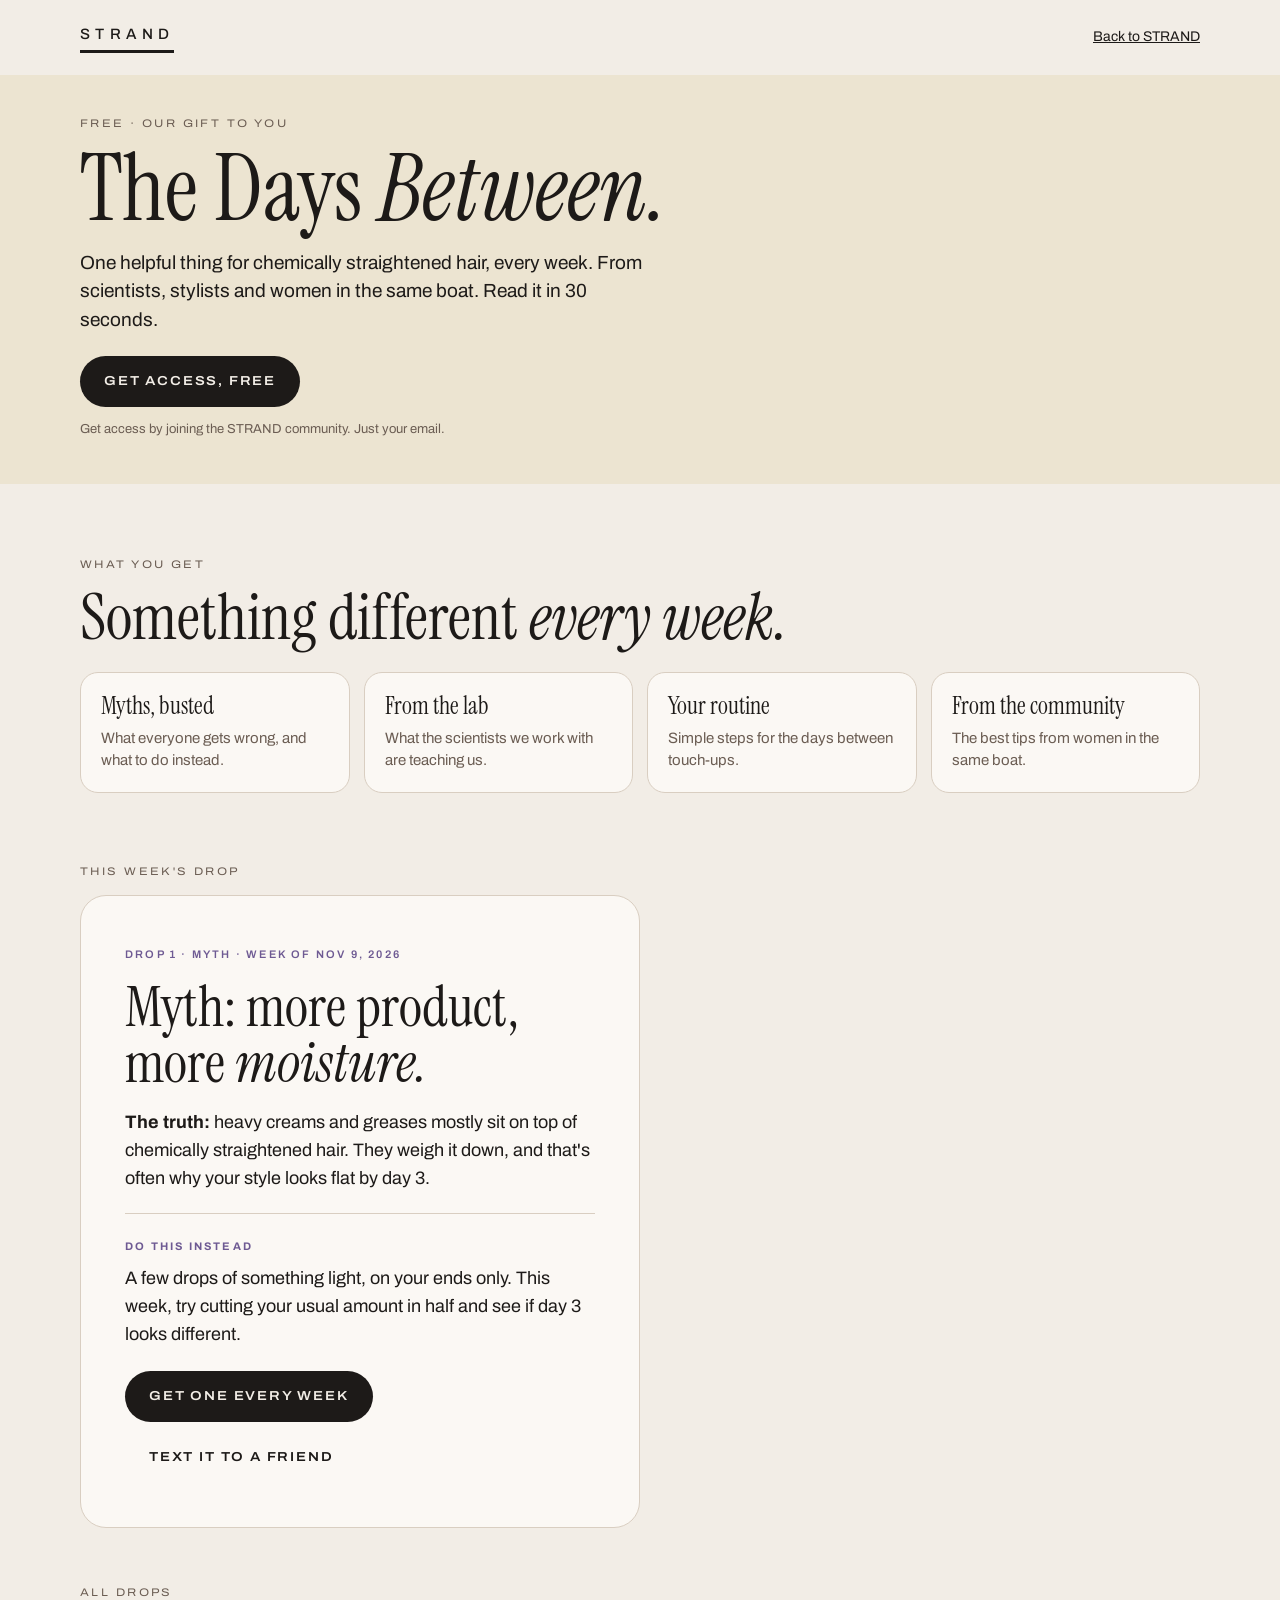
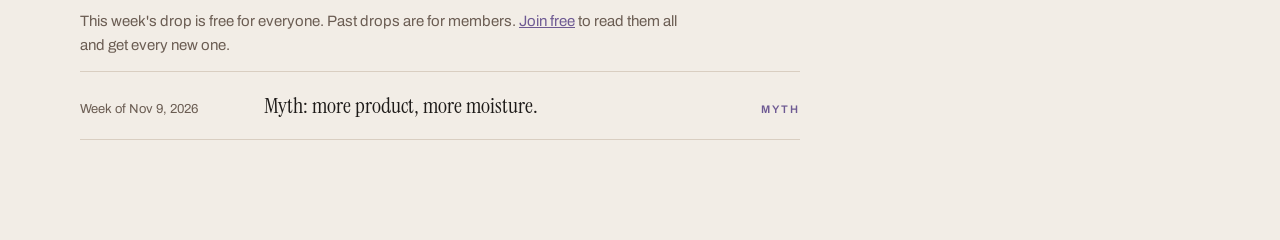
==== commit 41c5b6e9: "Landing: cut Know your hair to experts line, drop $6 and help-shape cards, add Days Between card, gi" ====
--- a/days-between/index.html
+++ b/days-between/index.html
@@ -45,7 +45,7 @@
 </div></header>
 <main>
   <section class="dbh"><div class="wrap">
-    <div class="eyebrow">Free from STRAND</div>
+    <div class="eyebrow">Free · our gift to you</div>
     <h1>The Days <em>Between.</em></h1>
     <p class="sub">One helpful thing for chemically straightened hair, every week. From scientists, stylists and women in the same boat. Read it in 30 seconds.</p>
     <a class="btn dark" href="/?utm_source=days_between&amp;utm_campaign=days_between#join">Get access, free</a>
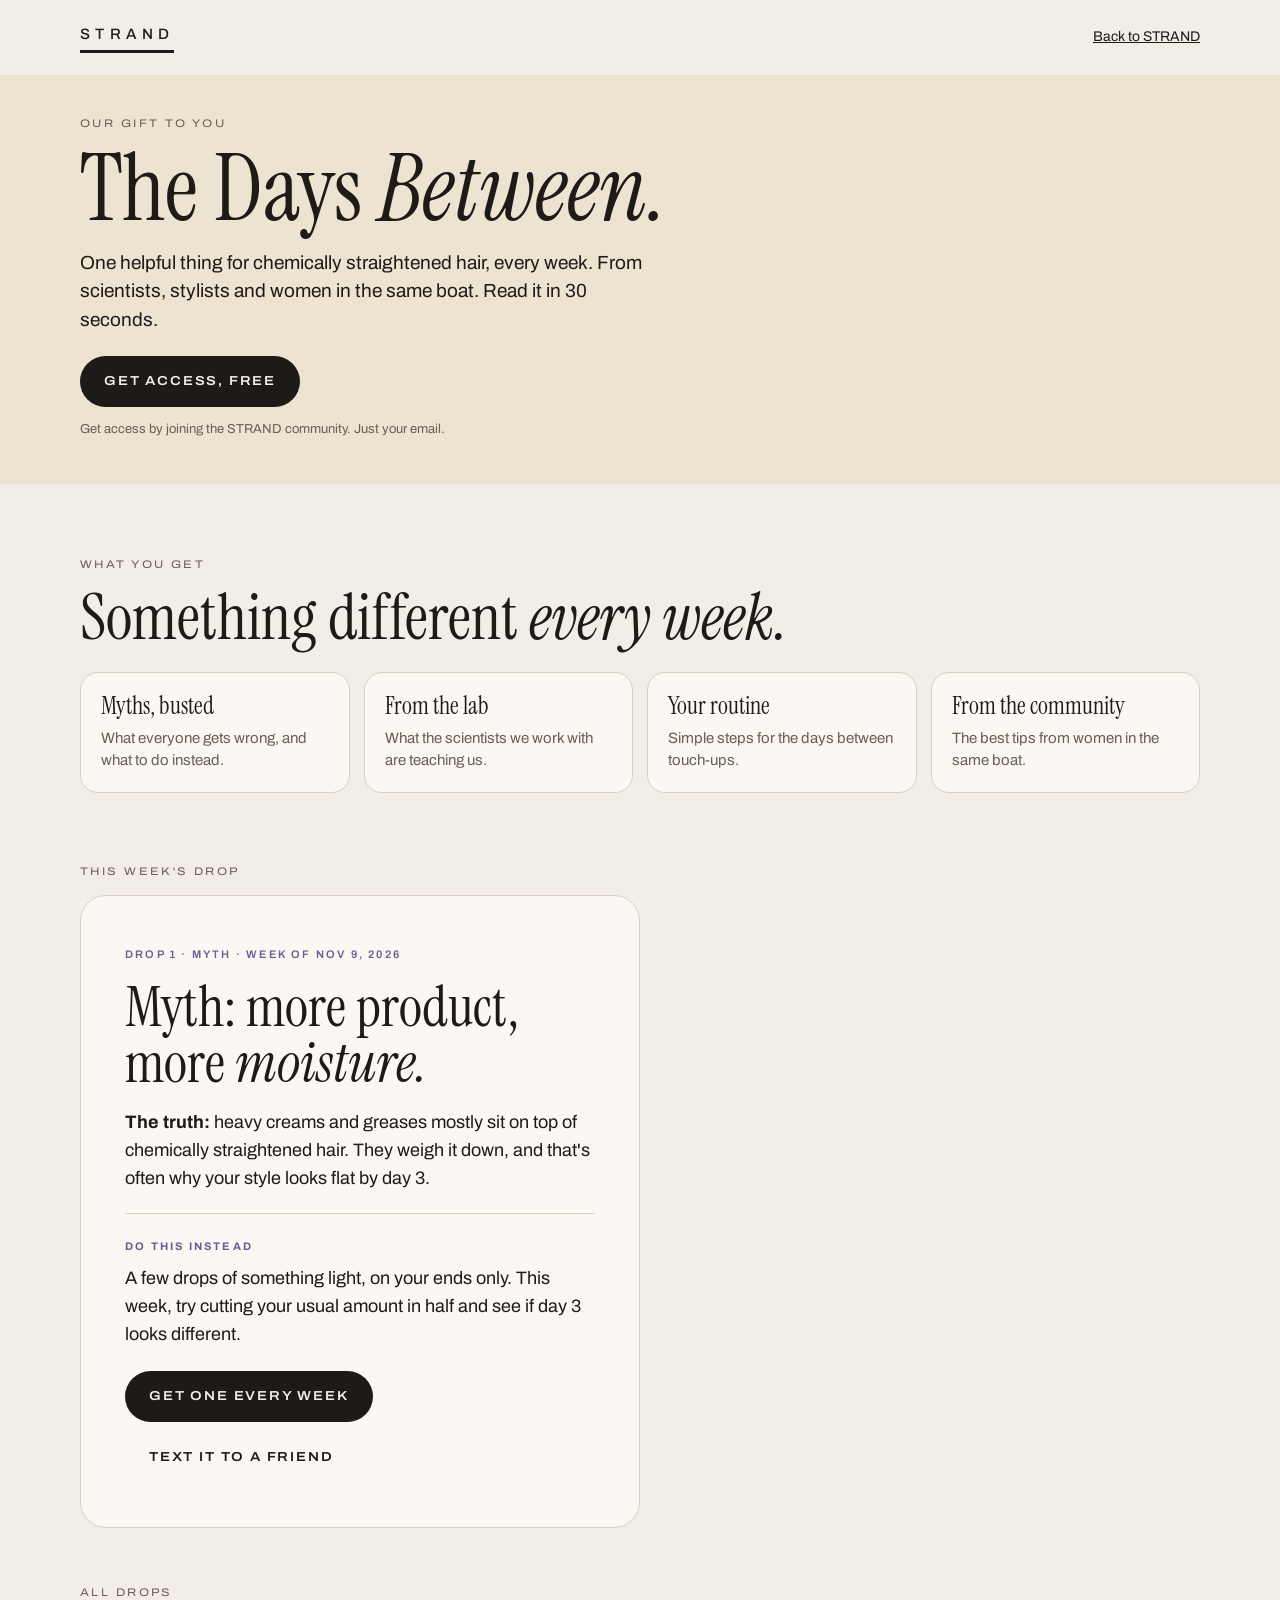
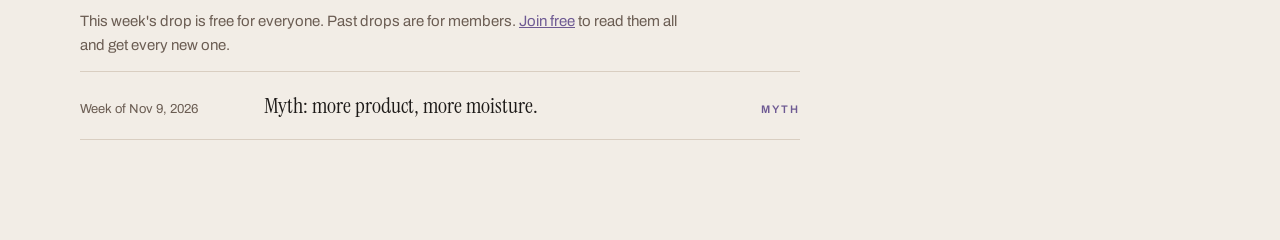
==== commit ec767ca0: "Clean bottle label (no product name) in hero and share preview; trim duplicate gift copy Co-Authored" ====
--- a/days-between/index.html
+++ b/days-between/index.html
@@ -7,7 +7,7 @@
 <meta name="description" content="One helpful thing for chemically straightened hair, every week. From scientists, stylists and women in the same boat. 30 seconds. Free.">
 <meta property="og:title" content="The Days Between, by STRAND">
 <meta property="og:description" content="One helpful thing for chemically straightened hair, every week. This week: the myth that flattens your hair by day 3.">
-<meta property="og:image" content="https://strand-haircare.com/og.png?v=3">
+<meta property="og:image" content="https://strand-haircare.com/og.png?v=4">
 <link rel="icon" href="../icon.png" type="image/png">
 <link rel="preconnect" href="https://fonts.googleapis.com">
 <link rel="preconnect" href="https://fonts.gstatic.com" crossorigin>
@@ -45,7 +45,7 @@
 </div></header>
 <main>
   <section class="dbh"><div class="wrap">
-    <div class="eyebrow">Free · our gift to you</div>
+    <div class="eyebrow">Our gift to you</div>
     <h1>The Days <em>Between.</em></h1>
     <p class="sub">One helpful thing for chemically straightened hair, every week. From scientists, stylists and women in the same boat. Read it in 30 seconds.</p>
     <a class="btn dark" href="/?utm_source=days_between&amp;utm_campaign=days_between#join">Get access, free</a>
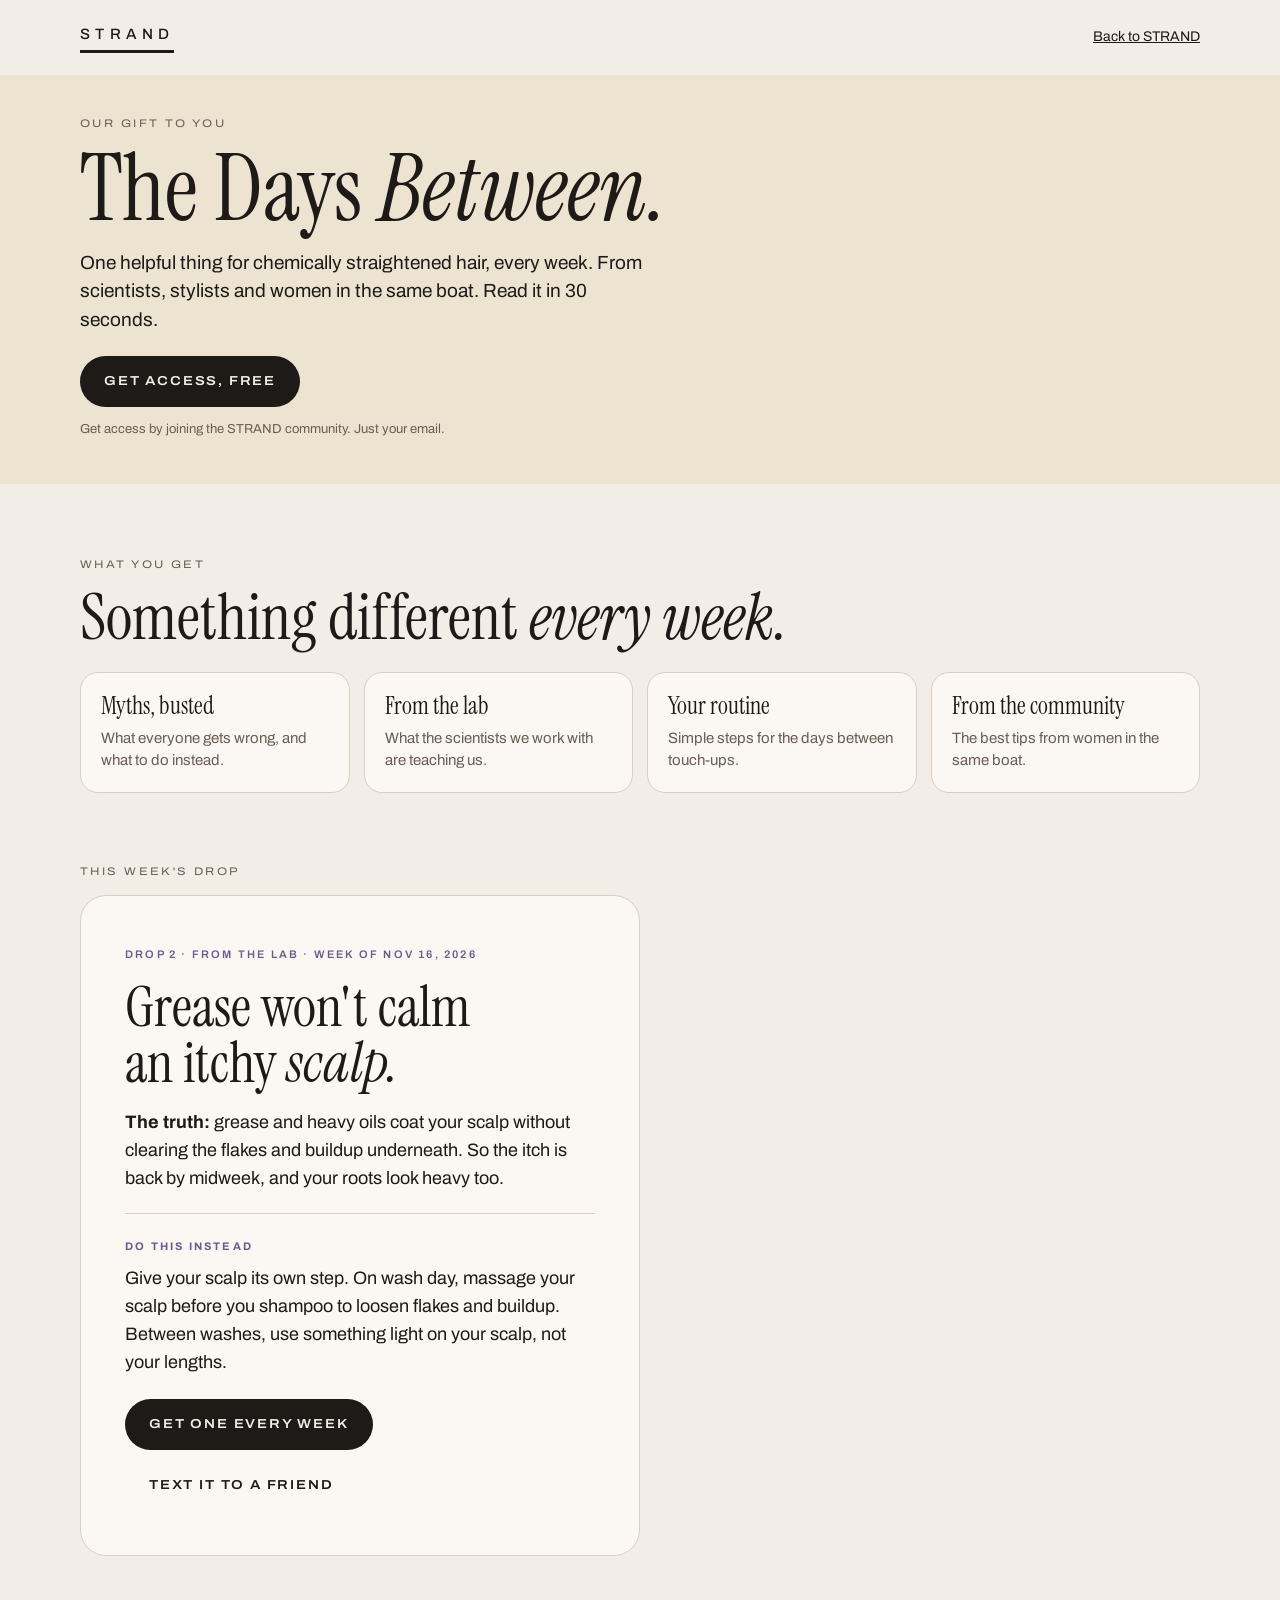
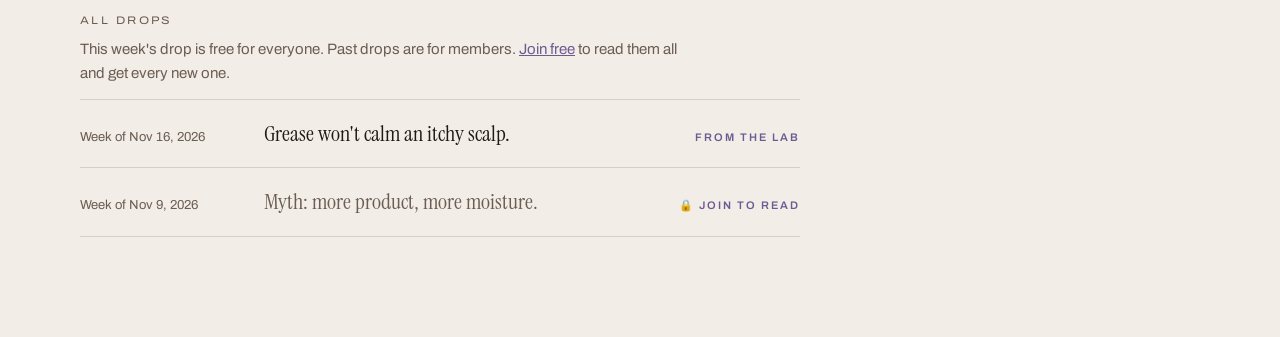
==== commit 2a8264e9: "Days Between Drop 2: grease won't calm an itchy scalp; archive + text-drop updated Co-Authored-By: C" ====
--- a/days-between/index.html
+++ b/days-between/index.html
@@ -66,10 +66,10 @@
   <section class="thisweek"><div class="wrap">
     <div class="eyebrow" style="margin-bottom:14px">This week's drop</div>
     <article class="card">
-      <span class="tag">Drop 1 · Myth · Week of Nov 9, 2026</span>
-      <h2>Myth: more product, more <em>moisture.</em></h2>
-      <p><b>The truth:</b> heavy creams and greases mostly sit on top of chemically straightened hair. They weigh it down, and that's often why your style looks flat by day 3.</p>
-      <div class="try"><b>Do this instead</b><p style="margin-top:8px">A few drops of something light, on your ends only. This week, try cutting your usual amount in half and see if day 3 looks different.</p></div>
+      <span class="tag">Drop 2 · From the lab · Week of Nov 16, 2026</span>
+      <h2>Grease won't calm an itchy <em>scalp.</em></h2>
+      <p><b>The truth:</b> grease and heavy oils coat your scalp without clearing the flakes and buildup underneath. So the itch is back by midweek, and your roots look heavy too.</p>
+      <div class="try"><b>Do this instead</b><p style="margin-top:8px">Give your scalp its own step. On wash day, massage your scalp before you shampoo to loosen flakes and buildup. Between washes, use something light on your scalp, not your lengths.</p></div>
       <div class="btns">
         <a class="btn dark" href="/?utm_source=days_between&amp;utm_campaign=days_between#join">Get one every week</a>
         <a class="btn" href="sms:?&amp;body=This%20one%27s%20for%20you%3A%20STRAND%20sends%20one%20helpful%20thing%20for%20chemically%20straightened%20hair%20every%20week.%20https%3A%2F%2Fstrand-haircare.com%2Fdays-between">Text it to a friend</a>
@@ -80,7 +80,8 @@
     <div class="eyebrow">All drops</div>
     <p class="archnote">This week's drop is free for everyone. Past drops are for members. <a href="/?utm_source=days_between&amp;utm_campaign=archive_gate#join">Join free</a> to read them all and get every new one.</p>
     <ul class="drops">
-      <li data-current="true"><a href="/days-between/1"><span>Week of Nov 9, 2026</span><b>Myth: more product, more moisture.</b><em>Myth</em></a></li>
+      <li data-current="true"><a href="/days-between/2"><span>Week of Nov 16, 2026</span><b>Grease won't calm an itchy scalp.</b><em>From the lab</em></a></li>
+      <li data-current="false"><a href="/days-between/1"><span>Week of Nov 9, 2026</span><b>Myth: more product, more moisture.</b><em>Myth</em></a></li>
     </ul>
   </div></section>
 </main>
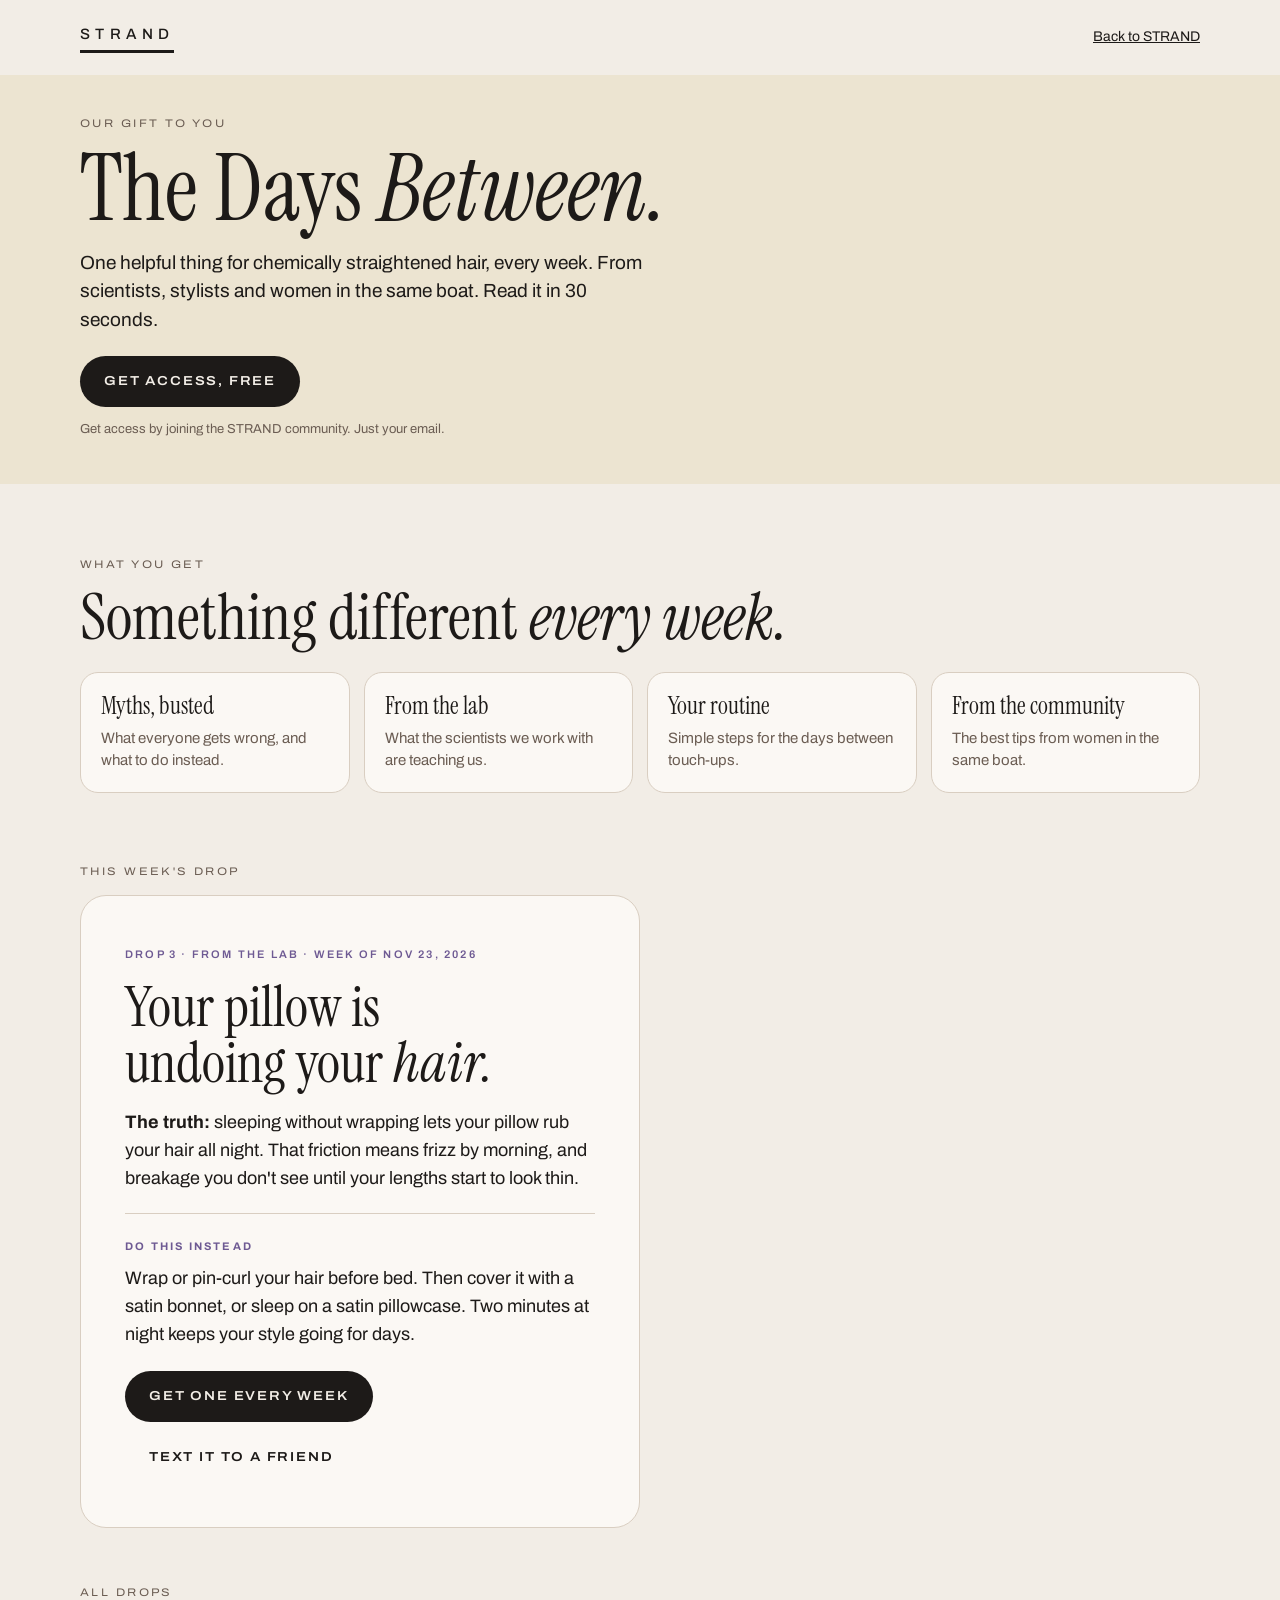
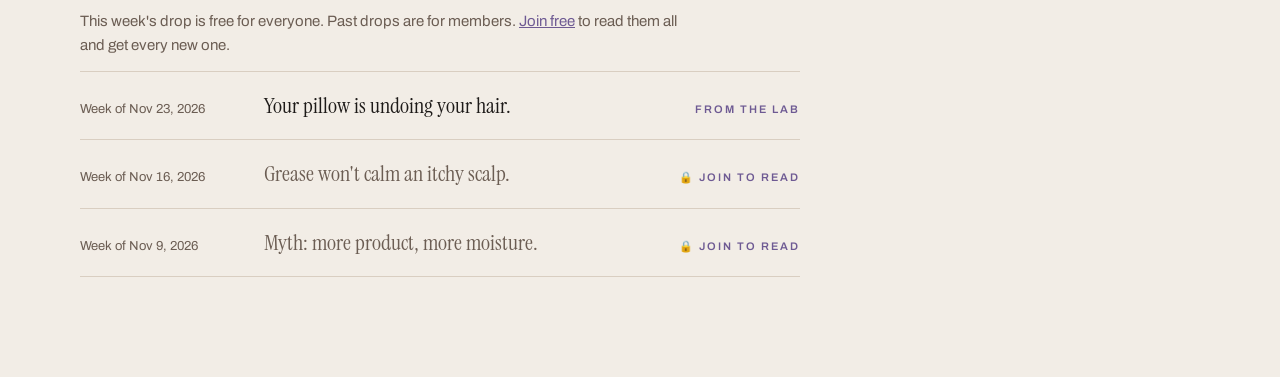
==== commit 97b0e96b: "Days Between Drop 3: your pillow is undoing your hair; archive + text-drop updated Co-Authored-By: C" ====
--- a/days-between/index.html
+++ b/days-between/index.html
@@ -6,7 +6,7 @@
 <title>The Days Between | STRAND</title>
 <meta name="description" content="One helpful thing for chemically straightened hair, every week. From scientists, stylists and women in the same boat. 30 seconds. Free.">
 <meta property="og:title" content="The Days Between, by STRAND">
-<meta property="og:description" content="One helpful thing for chemically straightened hair, every week. This week: the myth that flattens your hair by day 3.">
+<meta property="og:description" content="One helpful thing for chemically straightened hair, every week. This week: why your pillow is undoing your hair.">
 <meta property="og:image" content="https://strand-haircare.com/og.png?v=4">
 <link rel="icon" href="../icon.png" type="image/png">
 <link rel="preconnect" href="https://fonts.googleapis.com">
@@ -66,10 +66,10 @@
   <section class="thisweek"><div class="wrap">
     <div class="eyebrow" style="margin-bottom:14px">This week's drop</div>
     <article class="card">
-      <span class="tag">Drop 2 · From the lab · Week of Nov 16, 2026</span>
-      <h2>Grease won't calm an itchy <em>scalp.</em></h2>
-      <p><b>The truth:</b> grease and heavy oils coat your scalp without clearing the flakes and buildup underneath. So the itch is back by midweek, and your roots look heavy too.</p>
-      <div class="try"><b>Do this instead</b><p style="margin-top:8px">Give your scalp its own step. On wash day, massage your scalp before you shampoo to loosen flakes and buildup. Between washes, use something light on your scalp, not your lengths.</p></div>
+      <span class="tag">Drop 3 · From the lab · Week of Nov 23, 2026</span>
+      <h2>Your pillow is undoing your <em>hair.</em></h2>
+      <p><b>The truth:</b> sleeping without wrapping lets your pillow rub your hair all night. That friction means frizz by morning, and breakage you don't see until your lengths start to look thin.</p>
+      <div class="try"><b>Do this instead</b><p style="margin-top:8px">Wrap or pin-curl your hair before bed. Then cover it with a satin bonnet, or sleep on a satin pillowcase. Two minutes at night keeps your style going for days.</p></div>
       <div class="btns">
         <a class="btn dark" href="/?utm_source=days_between&amp;utm_campaign=days_between#join">Get one every week</a>
         <a class="btn" href="sms:?&amp;body=This%20one%27s%20for%20you%3A%20STRAND%20sends%20one%20helpful%20thing%20for%20chemically%20straightened%20hair%20every%20week.%20https%3A%2F%2Fstrand-haircare.com%2Fdays-between">Text it to a friend</a>
@@ -80,7 +80,8 @@
     <div class="eyebrow">All drops</div>
     <p class="archnote">This week's drop is free for everyone. Past drops are for members. <a href="/?utm_source=days_between&amp;utm_campaign=archive_gate#join">Join free</a> to read them all and get every new one.</p>
     <ul class="drops">
-      <li data-current="true"><a href="/days-between/2"><span>Week of Nov 16, 2026</span><b>Grease won't calm an itchy scalp.</b><em>From the lab</em></a></li>
+      <li data-current="true"><a href="/days-between/3"><span>Week of Nov 23, 2026</span><b>Your pillow is undoing your hair.</b><em>From the lab</em></a></li>
+      <li data-current="false"><a href="/days-between/2"><span>Week of Nov 16, 2026</span><b>Grease won't calm an itchy scalp.</b><em>From the lab</em></a></li>
       <li data-current="false"><a href="/days-between/1"><span>Week of Nov 9, 2026</span><b>Myth: more product, more moisture.</b><em>Myth</em></a></li>
     </ul>
   </div></section>
